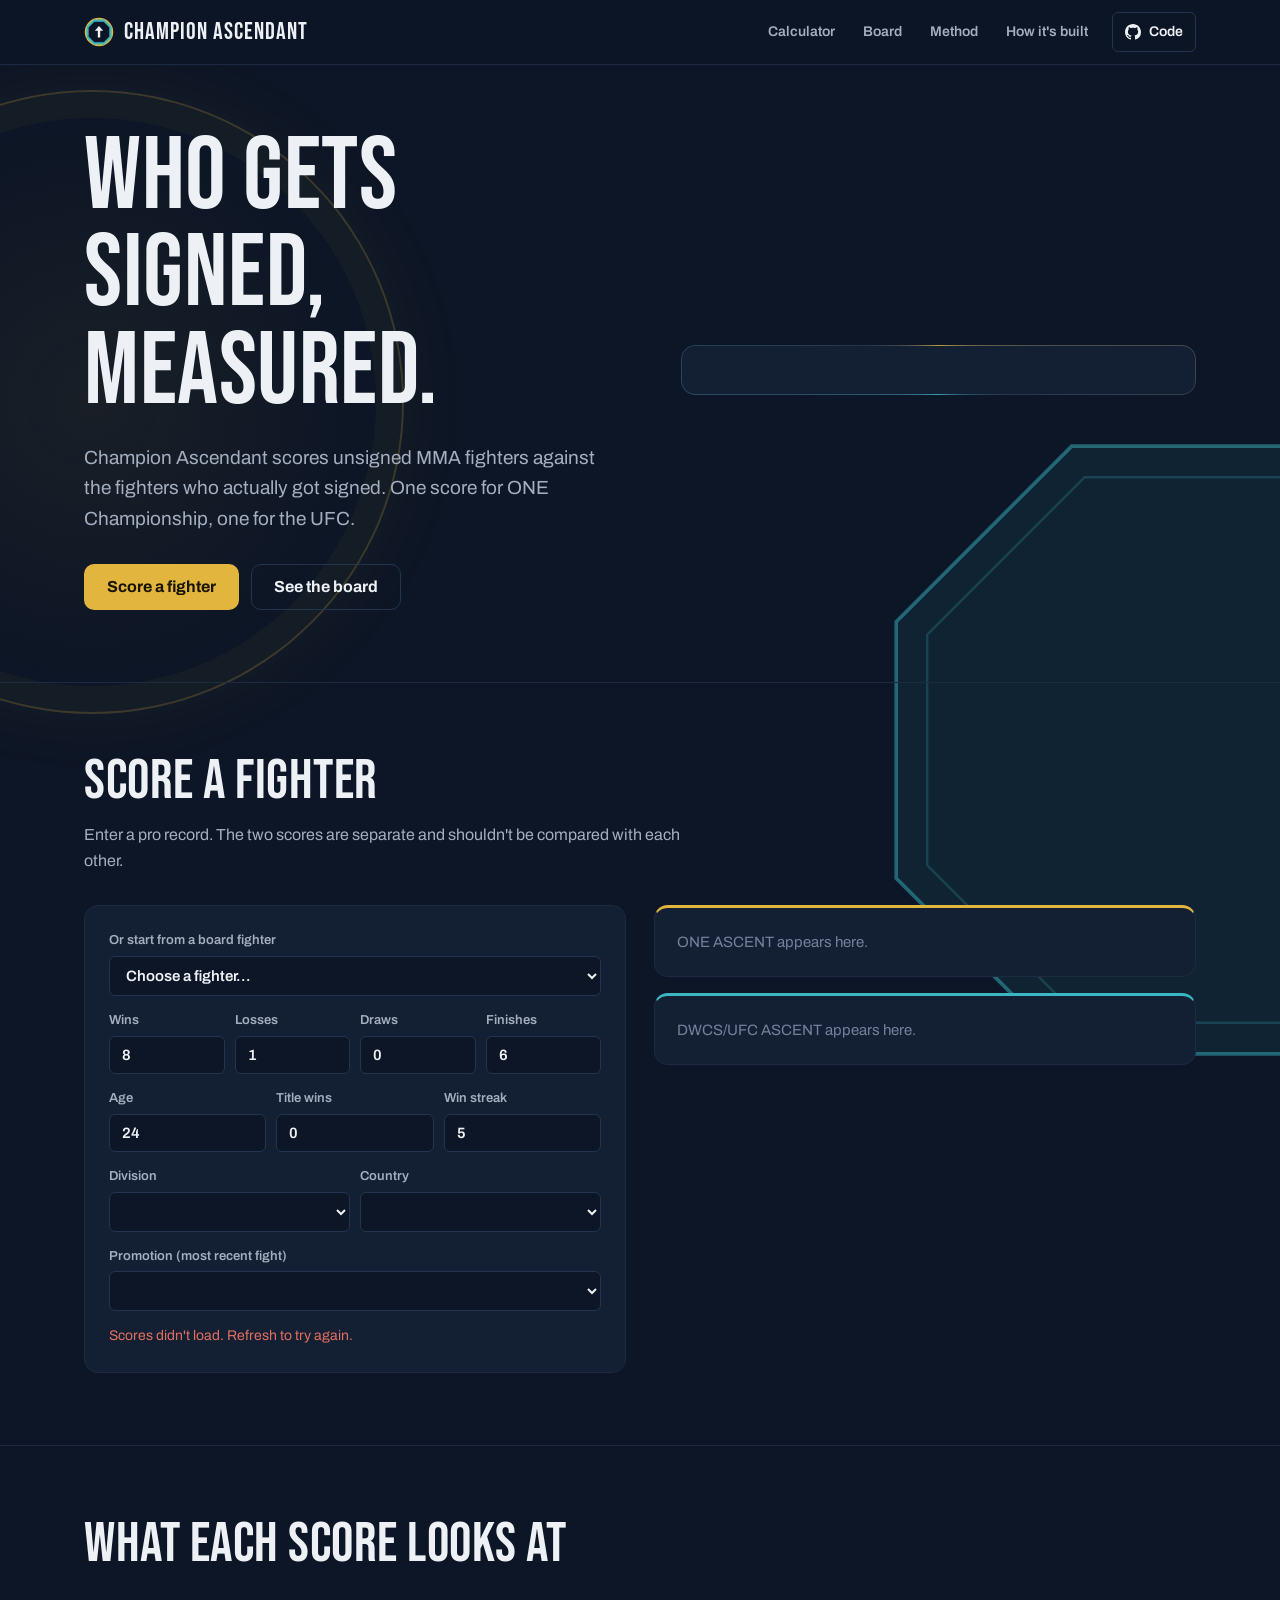
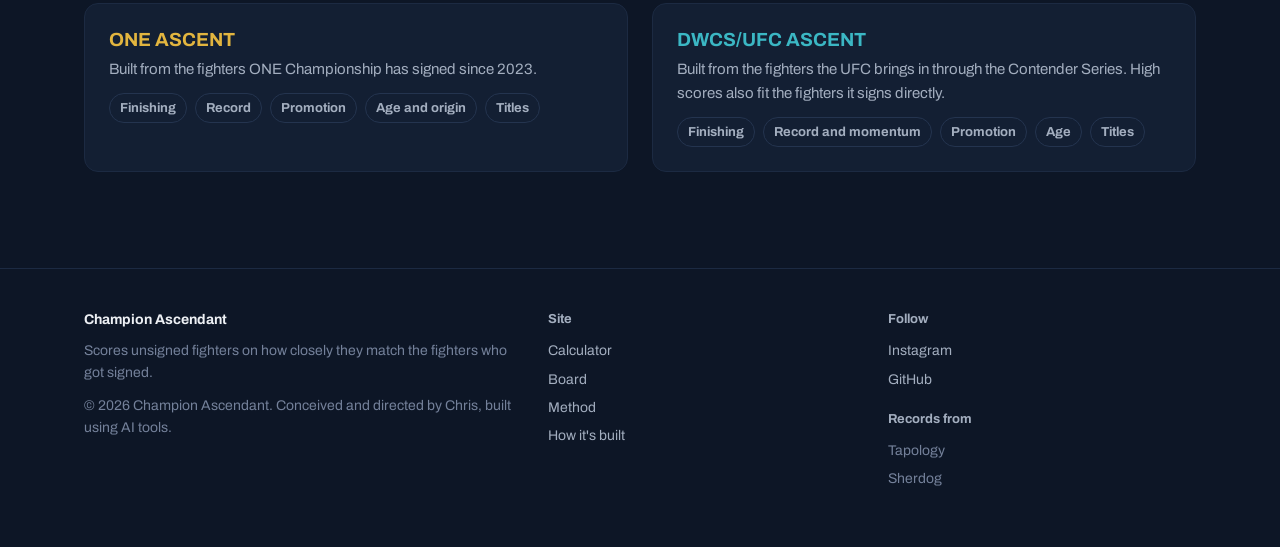
==== templates/index.html @ 73748f7a "Remove hover effect from calculator result cards Co-Authored-By: Claude Opus 5.5 <noreply@anthropic." ====
<!doctype html>
<html lang="en">
<head>
  <meta charset="utf-8"/>
  <meta name="viewport" content="width=device-width,initial-scale=1"/>
  <title>Champion Ascendant — scores for unsigned MMA fighters</title>
  <meta name="description" content="Champion Ascendant scores unsigned MMA fighters against the fighters who actually got signed: one score for ONE Championship, one for the UFC."/>
  <meta property="og:type" content="website"/>
  <meta property="og:site_name" content="Champion Ascendant"/>
  <meta property="og:title" content="Champion Ascendant — scores for unsigned MMA fighters"/>
  <meta property="og:description" content="Champion Ascendant scores unsigned MMA fighters against the fighters who actually got signed: one score for ONE Championship, one for the UFC."/>
  <meta property="og:url" content="https://championascendant.com/"/>
  <meta property="og:image" content="https://championascendant.com/og-card.png"/>
  <meta name="twitter:card" content="summary_large_image"/>
  <meta name="twitter:image" content="https://championascendant.com/og-card.png"/>
  <meta name="theme-color" content="#0D1626"/>
  <link rel="icon" href="/static/favicon.svg" type="image/svg+xml"/>
  <link rel="preconnect" href="https://fonts.googleapis.com"/>
  <link rel="preconnect" href="https://fonts.gstatic.com" crossorigin/>
  <link href="https://fonts.googleapis.com/css2?family=Archivo:wdth,wght@75..100,400..800&family=Bebas+Neue&family=JetBrains+Mono:wght@500&display=swap" rel="stylesheet"/>
  <link rel="stylesheet" href="/static/site.css"/>
  <style>
    .hero { padding: 64px 0 72px; border-bottom: 1px solid var(--line-soft); }
    .hero .wrap { display: grid; grid-template-columns: 1.05fr 1fr; gap: 56px; align-items: center; }
    .hero h1 { margin-bottom: 22px; }
    .hero .lede { margin-bottom: 30px; }
    .tape { background: var(--panel); border: 1px solid var(--line); border-radius: var(--r-lg); padding: 26px 26px 22px; }
    .tape-head { display: flex; justify-content: space-between; align-items: flex-start; gap: 16px; padding-bottom: 18px; margin-bottom: 20px; border-bottom: 1px solid var(--line-soft); }
    .tape-name { font-family: var(--font-display); font-size: 40px; line-height: 0.95; }
    .tape-meta { font-size: 14px; color: var(--muted); margin-top: 6px; }
    .tape-record { font-family: var(--font-display); font-size: 40px; line-height: 0.95; text-align: right; }
    .tape .anatomy + .anatomy { margin-top: 18px; }
    .tape-foot { margin-top: 18px; padding-top: 14px; border-top: 1px solid var(--line-soft); font-size: 14px; }

    .calc { display: grid; grid-template-columns: 1fr 1fr; gap: 28px; align-items: start; }
    .form { background: var(--panel); border: 1px solid var(--line-soft); border-radius: var(--r-lg); padding: 24px; display: grid; gap: 14px; }
    .row { display: grid; grid-template-columns: repeat(4, 1fr); gap: 10px; }
    .row.three { grid-template-columns: repeat(3, 1fr); }
    .row.two { grid-template-columns: 1fr 1fr; }
    .field label { display: block; font-size: 13px; color: var(--muted); margin-bottom: 5px; font-weight: 600; }
    .field input, .field select {
      width: 100%; padding: 10px 12px; font: 600 15px var(--font-body); color: var(--text);
      background: var(--bg); border: 1px solid var(--line); border-radius: var(--r-sm);
    }
    .field input:focus, .field select:focus { outline: none; border-color: var(--focus); box-shadow: 0 0 0 3px rgba(244,214,122,0.18); }
    .form-msg { font-size: 14px; color: var(--neg); min-height: 1.3em; }
    .results { display: grid; gap: 16px; }
    .result { background: var(--panel); border: 1px solid var(--line-soft); border-radius: var(--r-lg); padding: 22px; }
    .result.one { border-top: 3px solid var(--one); }
    .result.ufc { border-top: 3px solid var(--dwcs); }
    .result .empty { color: var(--dim); font-size: 15px; }

    .factors { display: grid; grid-template-columns: 1fr 1fr; gap: 24px; }
    .factors .panel h3 { margin-bottom: 4px; }
    .factors .panel h3.one { color: var(--one); }
    .factors .panel h3.ufc { color: var(--dwcs); }
    .factors ul { list-style: none; margin-top: 12px; display: flex; flex-wrap: wrap; gap: 8px; }

    @media (max-width: 960px) { .hero .wrap, .calc, .factors { grid-template-columns: 1fr; } }
    @media (max-width: 520px) {
      .row, .row.three { grid-template-columns: 1fr 1fr; }
      .row.two { grid-template-columns: 1fr; }
      .tape { padding: 20px 18px; }
      .tape-name, .tape-record { font-size: 32px; }
    }
  </style>
</head>
<body>
<a class="skip" href="#main">Skip to content</a>
<header class="site-head">
  <div class="wrap">
    <a class="brand" href="/" aria-label="Champion Ascendant home">
      <svg class="brand-mark" viewBox="0 0 100 100" aria-hidden="true"><circle cx="50" cy="50" r="44" fill="none" stroke="#E2B53F" stroke-width="7"/><path d="M33.4 12h33.2L88 33.4v33.2L66.6 88H33.4L12 66.6V33.4z" fill="none" stroke="#3BB7C4" stroke-width="7"/><path d="M50 30l14 16H54v22h-8V46H36z" fill="#EDF0F4"/></svg>
      <span class="brand-name">Champion Ascendant</span>
    </a>
    <nav class="nav" aria-label="Main">
      <a href="/#calculator">Calculator</a>
      <a href="/both">Board</a>
      <a href="/methodology">Method</a>
      <a href="/build">How it's built</a>
      <a class="gh" href="https://github.com/Dethrone1/champion-ascendant-demo"><svg viewBox="0 0 16 16" aria-hidden="true" fill="currentColor"><path d="M8 0C3.58 0 0 3.58 0 8c0 3.54 2.29 6.53 5.47 7.59.4.07.55-.17.55-.38 0-.19-.01-.82-.01-1.49-2.01.37-2.53-.49-2.69-.94-.09-.23-.48-.94-.82-1.13-.28-.15-.68-.52-.01-.53.63-.01 1.08.58 1.23.82.72 1.21 1.87.87 2.33.66.07-.52.28-.87.51-1.07-1.78-.2-3.64-.89-3.64-3.95 0-.87.31-1.59.82-2.15-.08-.2-.36-1.02.08-2.12 0 0 .67-.21 2.2.82.64-.18 1.32-.27 2-.27.68 0 1.36.09 2 .27 1.53-1.04 2.2-.82 2.2-.82.44 1.1.16 1.92.08 2.12.51.56.82 1.27.82 2.15 0 3.07-1.87 3.75-3.65 3.95.29.25.54.73.54 1.48 0 1.07-.01 1.93-.01 2.2 0 .21.15.46.55.38A8.013 8.013 0 0016 8c0-4.42-3.58-8-8-8z"/></svg>Code</a>
    </nav>
  </div>
</header>

<main id="main">
<section class="hero">
  <div class="wrap">
    <div>
      <h1 class="display">Who gets signed, measured.</h1>
      <p class="lede">Champion Ascendant scores unsigned MMA fighters against the fighters who actually got signed.
        One score for ONE Championship, one for the UFC.</p>
      <div class="btn-row">
        <a class="btn btn-primary" href="#calculator">Score a fighter</a>
        <a class="btn btn-ghost" href="/both">See the board</a>
      </div>
    </div>
    <article class="tape" id="featured" aria-live="polite">
      <noscript><p class="muted">Turn on JavaScript to see scores, or open the <a href="/both">board</a>.</p></noscript>
    </article>
  </div>
</section>

<section class="block" id="calculator">
  <div class="wrap">
    <div class="block-intro">
      <h2 class="display">Score a fighter</h2>
      <p>Enter a pro record. The two scores are separate and shouldn't be compared with each other.</p>
    </div>
    <div class="calc">
      <form class="form" id="calc-form" novalidate>
        <div class="field">
          <label for="preset">Or start from a board fighter</label>
          <select id="preset"><option value="">Choose a fighter…</option></select>
        </div>
        <div class="row">
          <div class="field"><label for="wins">Wins</label><input id="wins" type="number" inputmode="numeric" min="1" max="99" value="8"/></div>
          <div class="field"><label for="losses">Losses</label><input id="losses" type="number" inputmode="numeric" min="0" max="99" value="1"/></div>
          <div class="field"><label for="draws">Draws</label><input id="draws" type="number" inputmode="numeric" min="0" max="99" value="0"/></div>
          <div class="field"><label for="finishes">Finishes</label><input id="finishes" type="number" inputmode="numeric" min="0" max="99" value="6" title="Wins by KO, TKO or submission"/></div>
        </div>
        <div class="row three">
          <div class="field"><label for="age">Age</label><input id="age" type="number" inputmode="numeric" min="16" max="50" value="24"/></div>
          <div class="field"><label for="title_wins">Title wins</label><input id="title_wins" type="number" inputmode="numeric" min="0" max="30" value="0"/></div>
          <div class="field"><label for="win_streak">Win streak</label><input id="win_streak" type="number" inputmode="numeric" min="0" max="99" value="5"/></div>
        </div>
        <div class="row two">
          <div class="field"><label for="division">Division</label><select id="division"></select></div>
          <div class="field"><label for="country">Country</label><select id="country"></select></div>
        </div>
        <div class="field"><label for="promotion">Promotion (most recent fight)</label><select id="promotion"></select></div>
        <p class="form-msg" id="form-msg" role="alert"></p>
      </form>
      <div class="results" aria-live="polite">
        <div class="result one" id="res-one"><p class="empty">ONE ASCENT appears here.</p></div>
        <div class="result ufc" id="res-ufc"><p class="empty">DWCS/UFC ASCENT appears here.</p></div>
      </div>
    </div>
  </div>
</section>

<section class="block">
  <div class="wrap">
    <div class="block-intro"><h2 class="display">What each score looks at</h2></div>
    <div class="factors">
      <div class="panel">
        <h3 class="one">ONE ASCENT</h3>
        <p>Built from the fighters ONE Championship has signed since 2023.</p>
        <ul><li class="tag">Finishing</li><li class="tag">Record</li><li class="tag">Promotion</li><li class="tag">Age and origin</li><li class="tag">Titles</li></ul>
      </div>
      <div class="panel">
        <h3 class="ufc">DWCS/UFC ASCENT</h3>
        <p>Built from the fighters the UFC brings in through the Contender Series. High scores also fit the fighters it signs directly.</p>
        <ul><li class="tag">Finishing</li><li class="tag">Record and momentum</li><li class="tag">Promotion</li><li class="tag">Age</li><li class="tag">Titles</li></ul>
      </div>
    </div>
  </div>
</section>
</main>

<footer class="site-foot">
  <div class="wrap">
    <div>
      <p style="color:var(--muted);margin-bottom:8px"><strong>Champion Ascendant</strong></p>
      <p>Scores unsigned fighters on how closely they match the fighters who got signed.</p>
      <p style="margin-top:10px">&copy; <span data-year>2026</span> Champion Ascendant. Conceived and directed by Chris, built using AI tools.</p>
    </div>
    <div>
      <h4>Site</h4>
      <ul><li><a href="/#calculator">Calculator</a></li><li><a href="/both">Board</a></li><li><a href="/methodology">Method</a></li><li><a href="/build">How it's built</a></li></ul>
    </div>
    <div>
      <h4>Follow</h4>
      <ul><li><a href="https://www.instagram.com/championascendant" rel="noopener">Instagram</a></li><li><a href="https://github.com/Dethrone1/champion-ascendant-demo" rel="noopener">GitHub</a></li></ul>
      <h4 style="margin-top:18px">Records from</h4>
      <ul><li>Tapology</li><li>Sherdog</li></ul>
    </div>
  </div>
</footer>

<script src="/static/site.js"></script>
<script>
(function () {
  'use strict';
  var $ = function (id) { return document.getElementById(id); };
  var FIELDS = ['wins', 'losses', 'draws', 'finishes', 'age', 'title_wins', 'win_streak', 'division', 'country', 'promotion'];
  var timer, seq = 0, fighters = [], scored = false;
  function opt(v, label, sel) { return '<option value="' + CA.esc(v) + '"' + (sel ? ' selected' : '') + '>' + CA.esc(label) + '</option>'; }

  function score() {
    var body = {}; FIELDS.forEach(function (k) { body[k] = $(k).value; });
    var mine = ++seq;
    CA.api('/api/score', body).then(function (r) {
      if (mine !== seq) return;
      $('form-msg').textContent = '';
      var first = !scored; scored = true;
      $('res-one').innerHTML = CA.anatomy(r.one, 'one', { count: first });
      $('res-ufc').innerHTML = r.ufc ? CA.anatomy(r.ufc, 'ufc', { count: first }) : '<p class="empty">DWCS/UFC ASCENT needs an age.</p>';
      if (first) CA.countUp($('calculator'));
    }).catch(function (e) { if (mine === seq) $('form-msg').textContent = e.message; });
  }
  function later() { clearTimeout(timer); timer = setTimeout(score, 200); }
  $('calc-form').addEventListener('input', later);
  $('calc-form').addEventListener('submit', function (e) { e.preventDefault(); score(); });

  function load(c) { FIELDS.forEach(function (k) { $(k).value = c[k] == null ? '' : c[k]; }); score(); }

  Promise.all([CA.api('/api/options'), CA.api('/api/board')]).then(function (res) {
    var o = res[0], board = res[1];
    $('division').innerHTML = o.divisions.map(function (d) { return opt(d.value, d.label, d.value === 'Lightweight'); }).join('');
    $('country').innerHTML = o.countries.map(function (c) { return opt(c, c, c === 'Brazil'); }).join('') + opt('', 'Other or unknown');
    $('promotion').innerHTML = o.promotions.map(function (p) { return opt(p.id, p.name, p.id === 'lfa'); }).join('');
    fighters = board.fighters;
    $('preset').innerHTML += fighters.map(function (f, i) { return opt(i, f.name + ' (' + f.record + ')'); }).join('');
    $('preset').addEventListener('change', function () { if (this.value !== '') load(fighters[+this.value].calculator); });

    var wanted = new URLSearchParams(location.search).get('fighter'), loaded = false;
    fighters.forEach(function (f, i) { if (f.name === wanted) { $('preset').value = i; load(f.calculator); loaded = true; } });
    if (!loaded) score();

    var f = fighters.filter(function (x) { return x.name === 'Kevin Navarro'; })[0] || fighters[0];
    $('featured').innerHTML = '<div class="tape-head"><div><div class="tape-name">' + CA.esc(f.name) + '</div>'
      + '<div class="tape-meta">' + CA.esc(f.divisionLabel) + ', ' + CA.esc(f.country) + ', age ' + CA.esc(f.age) + '</div></div>'
      + '<div class="tape-record">' + CA.esc(f.record) + '</div></div>'
      + CA.anatomy(f.one, 'one', { legend: false, animate: true, count: true }) + CA.anatomy(f.ufc, 'ufc', { legend: false, animate: true, count: true })
      + '<div class="tape-foot"><a href="/both#' + f.name.toLowerCase().replace(/[^a-z0-9]+/g, '-') + '">See why he scores this way</a></div>';
    CA.countUp($('featured'));
  }).catch(function () {
    $('form-msg').textContent = 'Scores didn\'t load. Refresh to try again.';
  });
})();
</script>
</body>
</html>
---- static/site.css ----
/* Champion Ascendant — shared styles for every page.
   ONE ASCENT is always gold, DWCS ASCENT is always teal. The two never share a colour,
   a column or a bar, so they can't be read as one number. */

:root {
  --bg: #0D1626;
  --panel: #131F33;
  --panel-2: #18263D;
  --line: #24344F;
  --line-soft: #1C2A42;
  --text: #EDF0F4;
  --muted: #A3AEBF;
  --dim: #74819A;
  --one: #E2B53F;
  --one-ink: #1A1404;
  --dwcs: #3BB7C4;
  --dwcs-ink: #04191C;
  --pos: #62C48F;
  --neg: #E3705F;
  --focus: #F4D67A;

  --font-display: 'Bebas Neue', 'Archivo Narrow', sans-serif;
  --font-body: 'Archivo', system-ui, -apple-system, 'Segoe UI', sans-serif;
  --font-code: 'JetBrains Mono', ui-monospace, monospace;

  --r-lg: 14px;
  --r: 10px;
  --r-sm: 6px;
  --max: 1160px;
  --gutter: 24px;
}

* { box-sizing: border-box; margin: 0; padding: 0; }
html { scroll-behavior: smooth; -webkit-text-size-adjust: 100%; }
html { background: var(--bg); }
body {
  font-family: var(--font-body);
  font-size: 16px;
  line-height: 1.6;
  background: transparent;
  color: var(--text);
  -webkit-font-smoothing: antialiased;
  font-variant-numeric: tabular-nums;
  overflow-x: hidden;
}
img, svg { display: block; max-width: 100%; }
a { color: var(--one); text-underline-offset: 3px; }
a:hover { text-decoration-thickness: 2px; }
:focus-visible { outline: 2px solid var(--focus); outline-offset: 3px; border-radius: 4px; }
strong { font-weight: 700; color: var(--text); }
p { max-width: 68ch; }

.wrap { max-width: var(--max); margin: 0 auto; padding: 0 var(--gutter); }
.skip { position: absolute; left: -999px; top: 8px; background: var(--one); color: var(--one-ink); padding: 8px 14px; border-radius: var(--r-sm); z-index: 100; }
.skip:focus { left: 8px; }

/* ---------- header ---------- */
.site-head {
  position: sticky; top: 0; z-index: 50;
  background: rgba(13, 22, 38, 0.94);
  backdrop-filter: blur(12px);
  border-bottom: 1px solid var(--line-soft);
}
.site-head .wrap { display: flex; align-items: center; gap: 28px; height: 64px; }
.brand { display: flex; align-items: center; gap: 10px; color: var(--text); text-decoration: none; flex-shrink: 0; }
.brand-mark { width: 30px; height: 30px; }
.brand-name { font-family: var(--font-display); font-size: 24px; letter-spacing: 1px; line-height: 1; }
.nav { display: flex; align-items: center; gap: 4px; margin-left: auto; }
.nav a {
  color: var(--muted); text-decoration: none; font-size: 14px; font-weight: 600;
  padding: 8px 12px; border-radius: var(--r-sm); white-space: nowrap;
}
.nav a:hover { color: var(--text); background: var(--panel); }
.nav a[aria-current="page"] { color: var(--text); background: var(--panel-2); }
.nav .gh {
  display: inline-flex; align-items: center; gap: 8px; margin-left: 8px;
  border: 1px solid var(--line); color: var(--text);
}
.nav .gh svg { width: 16px; height: 16px; }

@media (max-width: 860px) {
  .site-head .wrap { height: auto; flex-wrap: wrap; gap: 0; padding-top: 10px; }
  .nav {
    width: calc(100% + 2 * var(--gutter)); margin: 6px calc(-1 * var(--gutter)) 0;
    padding: 0 var(--gutter) 8px; overflow-x: auto; scrollbar-width: none;
  }
  .nav::-webkit-scrollbar { display: none; }
  .nav a { padding: 10px 12px; }
}

/* ---------- type ---------- */
.display {
  font-family: var(--font-display); font-weight: 400; letter-spacing: 0.5px;
  line-height: 0.95; text-transform: none;
}
h1.display { font-size: clamp(52px, 8vw, 104px); }
h2.display { font-size: clamp(36px, 4.6vw, 56px); margin-bottom: 14px; }
h3 { font-size: 19px; font-weight: 700; line-height: 1.3; margin-bottom: 8px; }
.lede { font-size: 19px; line-height: 1.6; color: var(--muted); max-width: 60ch; }
.muted { color: var(--muted); }
.small { font-size: 14px; }
.tiny { font-size: 12.5px; color: var(--dim); }

/* ---------- layout blocks ---------- */
.page-head { padding: 72px 0 40px; border-bottom: 1px solid var(--line-soft); }
.page-head .lede { margin-top: 18px; }
.page-head .meta { display: flex; flex-wrap: wrap; gap: 8px; margin-top: 22px; }
section.block { padding: 72px 0; border-bottom: 1px solid var(--line-soft); }
section.block:last-of-type { border-bottom: 0; }
.block-intro { margin-bottom: 32px; }
.block-intro p { color: var(--muted); }
.grid-2 { display: grid; grid-template-columns: 1fr 1fr; gap: 24px; }
.grid-3 { display: grid; grid-template-columns: repeat(3, 1fr); gap: 20px; }
.grid-2 > *, .grid-3 > * { min-width: 0; }
@media (max-width: 860px) { .grid-2, .grid-3 { grid-template-columns: 1fr; } }

.panel { background: var(--panel); border: 1px solid var(--line-soft); border-radius: var(--r-lg); padding: 24px; }
.panel h3 { margin-bottom: 6px; }
.panel p { color: var(--muted); font-size: 15px; }

/* ---------- system tags & buttons ---------- */
.tag {
  display: inline-flex; align-items: center; gap: 6px; font-size: 13px; font-weight: 700;
  padding: 4px 10px; border-radius: 999px; border: 1px solid var(--line); color: var(--muted);
  white-space: nowrap;
}
.tag.one { color: var(--one); border-color: rgba(226, 181, 63, 0.4); }
.tag.dwcs { color: var(--dwcs); border-color: rgba(59, 183, 196, 0.4); }
.tag .dot { width: 8px; height: 8px; border-radius: 50%; background: currentColor; }

.btn {
  display: inline-flex; align-items: center; justify-content: center; gap: 8px;
  font: 700 16px/1 var(--font-body); padding: 14px 22px; border-radius: var(--r);
  text-decoration: none; cursor: pointer; border: 1px solid transparent;
}
.btn-primary { background: var(--one); color: var(--one-ink); }
.btn-primary:hover { background: #EDC459; }
.btn-ghost { border-color: var(--line); color: var(--text); background: transparent; }
.btn-ghost:hover { background: var(--panel); }
.btn-row { display: flex; flex-wrap: wrap; gap: 12px; }

/* ---------- score anatomy bar (the one visual every page shares) ---------- */
.anatomy { display: grid; gap: 8px; }
.anatomy-top { display: flex; align-items: baseline; justify-content: space-between; gap: 12px; }
.anatomy-name { font-size: 13px; font-weight: 700; letter-spacing: 0.2px; }
.anatomy-name .v { color: var(--dim); font-weight: 500; }
.anatomy-score { font-family: var(--font-display); font-size: 40px; line-height: 0.9; }
.anatomy.one .anatomy-score, .anatomy.one .anatomy-name { color: var(--one); }
.anatomy.ufc .anatomy-score, .anatomy.ufc .anatomy-name { color: var(--dwcs); }
.bar {
  position: relative; height: 16px; border-radius: 4px; background: var(--panel-2);
  overflow: hidden; display: flex;
}
.bar .seg { height: 100%; border-right: 1px solid var(--bg); transform-origin: left; }
.bar .seg:last-child { border-right: 0; }
.bar .neg {
  position: absolute; top: 0; bottom: 0;
  background: repeating-linear-gradient(135deg, var(--neg) 0 3px, transparent 3px 6px);
  opacity: 0.9;
}
.bar .mark { position: absolute; top: -3px; bottom: -3px; width: 2px; background: var(--text); opacity: 0.35; }
.legend { display: flex; flex-wrap: wrap; gap: 4px 16px; margin-top: 2px; list-style: none; }
.legend li { font-size: 13px; color: var(--muted); display: inline-flex; align-items: center; gap: 6px; }
.legend .swatch { width: 10px; height: 10px; border-radius: 2px; display: inline-block; }
.legend .swatch.hatch { background: repeating-linear-gradient(135deg, var(--neg) 0 2px, transparent 2px 4px); }
@media (prefers-reduced-motion: no-preference) {
  .anatomy.animate .seg { animation: grow 0.9s cubic-bezier(.2, .7, .2, 1) both; }
  @keyframes grow { from { transform: scaleX(0); } to { transform: scaleX(1); } }
}

/* ---------- tables ---------- */
.table-wrap { overflow-x: auto; border: 1px solid var(--line-soft); border-radius: var(--r-lg); }
table.data { width: 100%; border-collapse: collapse; font-size: 15px; }
table.data th {
  text-align: left; font-size: 13px; font-weight: 700; color: var(--muted);
  padding: 12px 16px; background: var(--panel); border-bottom: 1px solid var(--line);
}
table.data td { padding: 14px 16px; border-bottom: 1px solid var(--line-soft); vertical-align: top; }
table.data tr:last-child td { border-bottom: 0; }
table.data td.num, table.data th.num { text-align: right; white-space: nowrap; }
table.data td .sub { display: block; font-size: 13px; color: var(--dim); }

/* ---------- code ---------- */
pre.code {
  font-family: var(--font-code); font-size: 13.5px; line-height: 1.7;
  background: #0A1220; border: 1px solid var(--line-soft); border-radius: var(--r);
  padding: 18px 20px; overflow-x: auto; color: #D6DCE5; margin: 14px 0 20px;
}
pre.code .c { color: var(--dim); }
pre.code .k { color: var(--one); }
pre.code .t { color: var(--dwcs); }
code { font-family: var(--font-code); font-size: 0.9em; background: var(--panel-2); padding: 1px 6px; border-radius: 4px; }

/* ---------- callouts ---------- */
.callout { border-left: 3px solid var(--one); padding: 14px 18px; background: var(--panel); border-radius: 0 var(--r) var(--r) 0; color: var(--muted); font-size: 15px; margin: 18px 0; }
.callout.dwcs { border-left-color: var(--dwcs); }
.callout.warn { border-left-color: var(--neg); }
.callout strong { color: var(--text); }

/* ---------- footer ---------- */
.site-foot { border-top: 1px solid var(--line-soft); padding: 40px 0 56px; margin-top: 24px; font-size: 14px; color: var(--dim); }
.site-foot .wrap { display: grid; grid-template-columns: 1.4fr 1fr 1fr; gap: 32px; }
.site-foot h4 { font-size: 13px; color: var(--muted); margin-bottom: 10px; font-weight: 700; }
.site-foot ul { list-style: none; display: grid; gap: 6px; }
.site-foot a { color: var(--muted); text-decoration: none; }
.site-foot a:hover { color: var(--text); text-decoration: underline; }
@media (max-width: 760px) { .site-foot .wrap { grid-template-columns: 1fr; } }

/* ---------- background cages: ONE's circle and the UFC's octagon ---------- */
body::before, body::after {
  content: ""; position: fixed; z-index: -1; pointer-events: none;
  width: 620px; height: 620px;
  animation: cage-pulse 5s ease-in-out infinite;
}
body::before { /* ONE Championship's circular cage */
  left: -220px; top: 90px; border-radius: 50%;
  border: 2px solid rgba(226, 181, 63, 0.22);
  box-shadow: inset 0 0 0 26px rgba(226, 181, 63, 0.035), 0 0 80px rgba(226, 181, 63, 0.05);
  background: radial-gradient(circle, rgba(226, 181, 63, 0.06), transparent 65%);
}
body::after { /* the UFC's octagon */
  right: -230px; bottom: -160px; animation-delay: -2.5s;
  background: url("data:image/svg+xml,%3Csvg xmlns='http://www.w3.org/2000/svg' viewBox='0 0 100 100'%3E%3Cpath d='M29.3 1h41.4L99 29.3v41.4L70.7 99H29.3L1 70.7V29.3z' fill='rgba(59,183,196,0.08)' stroke='rgba(59,183,196,0.48)' stroke-width='0.6'/%3E%3Cpath d='M31.4 6h37.2L94 31.4v37.2L68.6 94H31.4L6 68.6V31.4z' fill='none' stroke='rgba(59,183,196,0.22)' stroke-width='0.4'/%3E%3C/svg%3E") center / contain no-repeat;
}
@keyframes cage-pulse {
  0%, 100% { opacity: 0.55; transform: scale(1); }
  50% { opacity: 1; transform: scale(1.035); }
}
@media (max-width: 760px) {
  body::before, body::after { width: 380px; height: 380px; }
  body::before { left: -190px; top: 120px; }
  body::after { right: -190px; bottom: -120px; }
}
@media (prefers-reduced-motion: reduce) { body::before, body::after { animation: none; opacity: 0.8; } }

/* ---------- headline shine: one sweep on load ---------- */
h1.display {
  background: linear-gradient(100deg, var(--text) 0 42%, #F4D67A 50%, var(--text) 58% 100%) 0 0 / 250% 100% no-repeat;
  -webkit-background-clip: text; background-clip: text; color: transparent;
  background-position: 100% 0;
}
@media (prefers-reduced-motion: no-preference) {
  h1.display { animation: shine 1.8s 0.3s ease-out both; }
  @keyframes shine { from { background-position: 100% 0; } to { background-position: 0 0; } }
}
@media (forced-colors: active) { h1.display { color: CanvasText; background: none; } }

/* ---------- board rows: glow on hover ---------- */
.fighter > summary { transition: background 0.2s, box-shadow 0.2s; }
.fighter > summary:hover {
  box-shadow: inset 3px 0 0 var(--one), inset 0 0 40px rgba(226, 181, 63, 0.06), inset -3px 0 0 var(--dwcs);
}

/* ---------- holographic card hover: diagonal shimmer slides down, card lifts and glows ---------- */
.holo { position: relative; overflow: hidden; isolation: isolate; --glow: 59, 183, 196;
  transition: transform 0.4s ease, box-shadow 0.4s ease; }
.holo.one, .btn.holo { --glow: 226, 181, 63; }
.holo::after {
  content: ""; position: absolute; top: -50%; left: -50%; width: 200%; height: 200%; z-index: 2;
  pointer-events: none; opacity: 0;
  background: linear-gradient(0deg, transparent, transparent 30%, rgba(var(--glow), 0.3));
  transform: rotate(-45deg); transition: transform 0.5s ease, opacity 0.5s ease;
}
.holo:hover { transform: scale(1.03); box-shadow: 0 0 20px rgba(var(--glow), 0.5); }
.holo:hover::after { opacity: 1; transform: rotate(-45deg) translateY(100%); }
@media (prefers-reduced-motion: reduce) { .holo:hover { transform: none; } .holo::after { transition: opacity 0.3s; } }

/* ---------- link underlines that draw in ---------- */
.site-foot a, .tape-foot a, .facts a {
  text-decoration: none;
  background: linear-gradient(currentColor, currentColor) 0 100% / 0 1px no-repeat;
  transition: background-size 0.3s ease, color 0.2s;
  padding-bottom: 2px;
}
.site-foot a:hover, .facts a:hover { background-size: 100% 1px; text-decoration: none; color: var(--text); }
.tape-foot a:hover { background-size: 100% 1px; text-decoration: none; }
.nav a:not(.gh) { position: relative; }
.nav a:not(.gh)::after {
  content: ""; position: absolute; left: 12px; right: 12px; bottom: 4px; height: 2px; border-radius: 2px;
  background: var(--one); transform: scaleX(0); transition: transform 0.3s ease;
}
.nav a:not(.gh):hover::after, .nav a[aria-current="page"]::after { transform: scaleX(1); }

/* ---------- buttons: light sweep on hover, press feedback ---------- */
.btn { position: relative; overflow: hidden; transition: transform 0.15s ease, background 0.2s, box-shadow 0.2s; }
.btn-primary::before {
  content: ""; position: absolute; top: 0; bottom: 0; left: -60%; width: 40%;
  background: linear-gradient(100deg, transparent, rgba(255,255,255,0.45), transparent); transform: skewX(-20deg);
  transition: left 0.6s ease;
}
.btn-primary:hover::before { left: 120%; }
.btn:active { transform: translateY(1px) scale(0.98); }

/* ---------- featured card: slow gold-to-teal border ---------- */
.tape { position: relative; }
.tape::before {
  content: ""; position: absolute; inset: -1px; border-radius: inherit; padding: 1px; pointer-events: none;
  background: conic-gradient(from var(--angle, 0deg), var(--one), transparent 30%, var(--dwcs) 50%, transparent 80%, var(--one));
  -webkit-mask: linear-gradient(#000 0 0) content-box, linear-gradient(#000 0 0);
  -webkit-mask-composite: xor; mask-composite: exclude; opacity: 0.8;
}
@property --angle { syntax: "<angle>"; initial-value: 0deg; inherits: false; }
@media (prefers-reduced-motion: no-preference) {
  .tape::before { animation: spin-border 8s linear infinite; }
  @keyframes spin-border { to { --angle: 360deg; } }
}

/* ---------- small touches ---------- */
::selection { background: rgba(226, 181, 63, 0.35); color: var(--text); }
html { scrollbar-color: var(--line) var(--bg); scrollbar-width: thin; }
.field input, .field select { transition: border-color 0.2s, box-shadow 0.2s; }
.chip { transition: color 0.2s, background 0.2s, border-color 0.2s; }

/* ---------- touch screens: no hover-only effects that would stick after a tap ---------- */
@media (hover: none) {
  .holo::after { display: none; }
  .holo:hover { transform: none; box-shadow: none; }
  .btn-primary::before { display: none; }
  .fighter > summary:hover { box-shadow: none; }
}

/* ---------- comfortable tap targets on phones and tablets ---------- */
@media (max-width: 960px), (hover: none) {
  .site-foot ul { gap: 0; }
  .site-foot li a, .tape-foot a, .facts a { display: inline-block; padding: 11px 0; background-position: 0 calc(100% - 9px); }
  .brand { padding: 7px 0; }
}
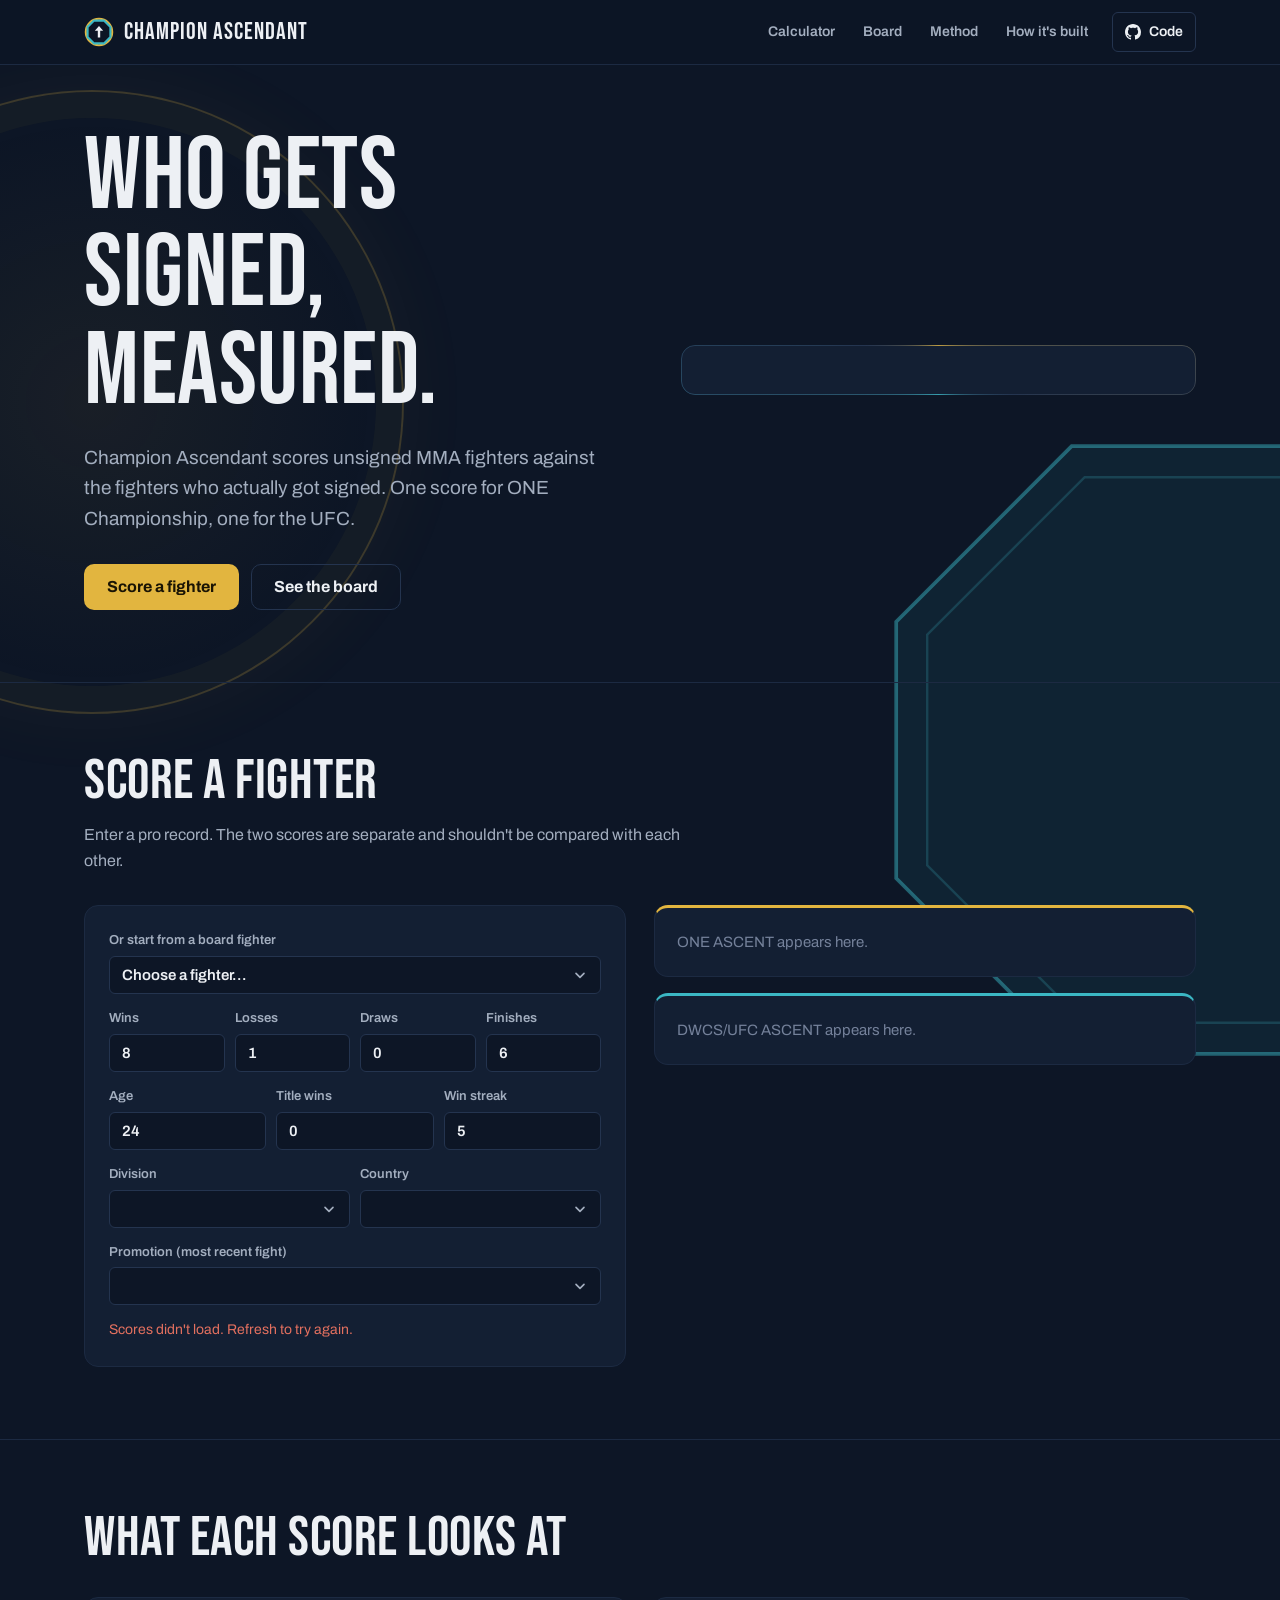
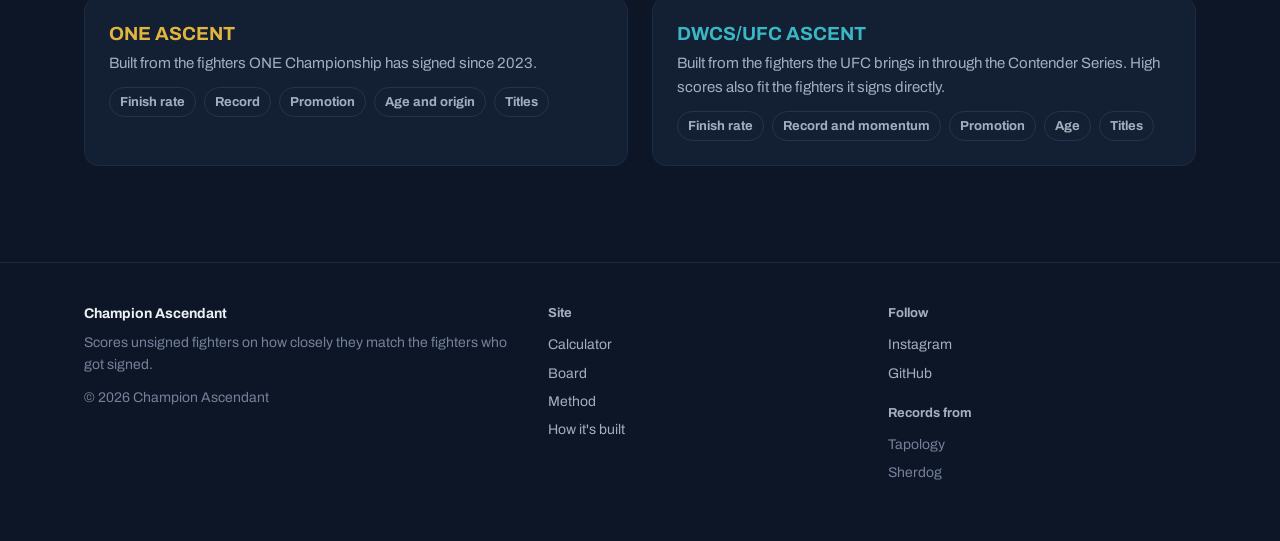
==== commit 9fc6089f: "Mobile fixes: visible select arrows, centered nav, compact footer, cleaner board rows Co-Authored-By" ====
--- a/templates/index.html
+++ b/templates/index.html
@@ -40,7 +40,7 @@
     .field label { display: block; font-size: 13px; color: var(--muted); margin-bottom: 5px; font-weight: 600; }
     .field input, .field select {
       width: 100%; padding: 10px 12px; font: 600 15px var(--font-body); color: var(--text);
-      background: var(--bg); border: 1px solid var(--line); border-radius: var(--r-sm);
+      background-color: var(--bg); border: 1px solid var(--line); border-radius: var(--r-sm);
     }
     .field input:focus, .field select:focus { outline: none; border-color: var(--focus); box-shadow: 0 0 0 3px rgba(244,214,122,0.18); }
     .form-msg { font-size: 14px; color: var(--neg); min-height: 1.3em; }
@@ -146,12 +146,12 @@
       <div class="panel">
         <h3 class="one">ONE ASCENT</h3>
         <p>Built from the fighters ONE Championship has signed since 2023.</p>
-        <ul><li class="tag">Finishing</li><li class="tag">Record</li><li class="tag">Promotion</li><li class="tag">Age and origin</li><li class="tag">Titles</li></ul>
+        <ul><li class="tag">Finish rate</li><li class="tag">Record</li><li class="tag">Promotion</li><li class="tag">Age and origin</li><li class="tag">Titles</li></ul>
       </div>
       <div class="panel">
         <h3 class="ufc">DWCS/UFC ASCENT</h3>
         <p>Built from the fighters the UFC brings in through the Contender Series. High scores also fit the fighters it signs directly.</p>
-        <ul><li class="tag">Finishing</li><li class="tag">Record and momentum</li><li class="tag">Promotion</li><li class="tag">Age</li><li class="tag">Titles</li></ul>
+        <ul><li class="tag">Finish rate</li><li class="tag">Record and momentum</li><li class="tag">Promotion</li><li class="tag">Age</li><li class="tag">Titles</li></ul>
       </div>
     </div>
   </div>
@@ -160,10 +160,10 @@
 
 <footer class="site-foot">
   <div class="wrap">
-    <div>
-      <p style="color:var(--muted);margin-bottom:8px"><strong>Champion Ascendant</strong></p>
+    <div class="foot-about">
+      <p class="foot-name">Champion Ascendant</p>
       <p>Scores unsigned fighters on how closely they match the fighters who got signed.</p>
-      <p style="margin-top:10px">&copy; <span data-year>2026</span> Champion Ascendant. Conceived and directed by Chris, built using AI tools.</p>
+      <p class="foot-copy">&copy; <span data-year>2026</span> Champion Ascendant</p>
     </div>
     <div>
       <h4>Site</h4>
@@ -172,8 +172,8 @@
     <div>
       <h4>Follow</h4>
       <ul><li><a href="https://www.instagram.com/championascendant" rel="noopener">Instagram</a></li><li><a href="https://github.com/Dethrone1/champion-ascendant-demo" rel="noopener">GitHub</a></li></ul>
-      <h4 style="margin-top:18px">Records from</h4>
-      <ul><li>Tapology</li><li>Sherdog</li></ul>
+      <h4 class="foot-sub">Records from</h4>
+      <ul class="plain"><li>Tapology</li><li>Sherdog</li></ul>
     </div>
   </div>
 </footer>
--- a/static/site.css
+++ b/static/site.css
@@ -321,7 +321,37 @@
 
 /* ---------- comfortable tap targets on phones and tablets ---------- */
 @media (max-width: 960px), (hover: none) {
-  .site-foot ul { gap: 0; }
-  .site-foot li a, .tape-foot a, .facts a { display: inline-block; padding: 11px 0; background-position: 0 calc(100% - 9px); }
+  .tape-foot a, .facts a { display: inline-block; padding: 11px 0; background-position: 0 calc(100% - 9px); }
   .brand { padding: 7px 0; }
 }
+
+/* ---------- footer layout ---------- */
+.site-foot .foot-name { color: var(--text); font-weight: 700; margin-bottom: 6px; }
+.site-foot .foot-copy { margin-top: 10px; }
+.site-foot .foot-sub { margin-top: 18px; }
+@media (max-width: 760px) {
+  .site-foot { padding: 32px 0 40px; }
+  .site-foot .wrap { grid-template-columns: 1fr 1fr; gap: 24px 20px; }
+  .site-foot .foot-about { grid-column: 1 / -1; }
+  .site-foot ul { gap: 2px; }
+  .site-foot li a { display: inline-block; padding: 6px 0; background-position: 0 calc(100% - 4px); }
+}
+
+/* ---------- selects: light chevron so it shows on the dark background (iOS draws a dark one) ---------- */
+select {
+  -webkit-appearance: none; appearance: none;
+  background-image: url("data:image/svg+xml,%3Csvg xmlns='http://www.w3.org/2000/svg' viewBox='0 0 20 20' fill='none' stroke='%23A3AEBF' stroke-width='2' stroke-linecap='round' stroke-linejoin='round'%3E%3Cpath d='M5 8l5 5 5-5'/%3E%3C/svg%3E");
+  background-repeat: no-repeat; background-position: right 12px center; background-size: 16px;
+  padding-right: 38px !important;
+}
+select::-ms-expand { display: none; }
+
+/* ---------- phones: nav wraps and centres so every item, including Code, is visible ---------- */
+@media (max-width: 860px) {
+  .site-head .wrap { justify-content: center; padding-bottom: 6px; }
+  .brand { width: 100%; justify-content: center; }
+  .nav { width: 100%; margin: 4px 0 0; padding: 0; overflow: visible; flex-wrap: wrap; justify-content: center; gap: 2px 4px; mask-image: none; -webkit-mask-image: none; }
+  .nav a { padding: 8px 10px; font-size: 14px; }
+  .nav .gh { margin-left: 4px; }
+}
+@media (max-width: 860px) { .site-head { position: static; } }
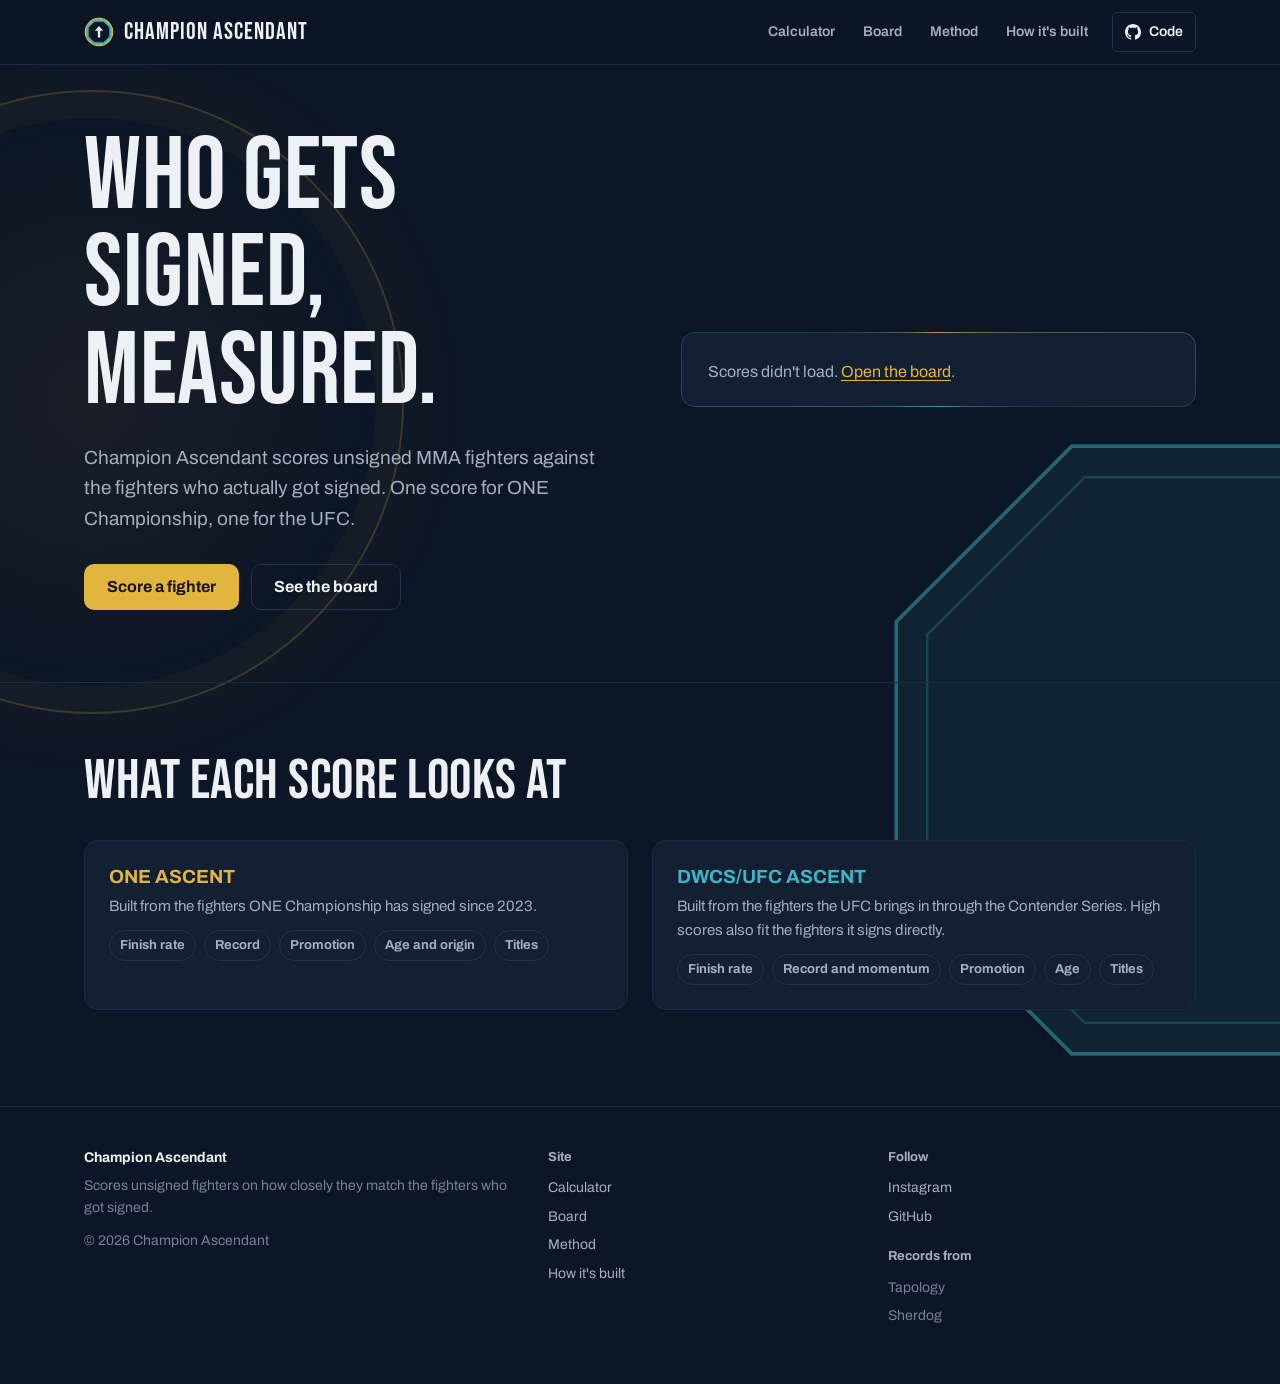
==== commit b570b23b: "Give the calculator its own page so it opens at the top Co-Authored-By: Claude Opus 5.5 <noreply@ant" ====
--- a/templates/index.html
+++ b/templates/index.html
@@ -32,34 +32,14 @@
     .tape .anatomy + .anatomy { margin-top: 18px; }
     .tape-foot { margin-top: 18px; padding-top: 14px; border-top: 1px solid var(--line-soft); font-size: 14px; }
 
-    .calc { display: grid; grid-template-columns: 1fr 1fr; gap: 28px; align-items: start; }
-    .form { background: var(--panel); border: 1px solid var(--line-soft); border-radius: var(--r-lg); padding: 24px; display: grid; gap: 14px; }
-    .row { display: grid; grid-template-columns: repeat(4, 1fr); gap: 10px; }
-    .row.three { grid-template-columns: repeat(3, 1fr); }
-    .row.two { grid-template-columns: 1fr 1fr; }
-    .field label { display: block; font-size: 13px; color: var(--muted); margin-bottom: 5px; font-weight: 600; }
-    .field input, .field select {
-      width: 100%; padding: 10px 12px; font: 600 15px var(--font-body); color: var(--text);
-      background-color: var(--bg); border: 1px solid var(--line); border-radius: var(--r-sm);
-    }
-    .field input:focus, .field select:focus { outline: none; border-color: var(--focus); box-shadow: 0 0 0 3px rgba(244,214,122,0.18); }
-    .form-msg { font-size: 14px; color: var(--neg); min-height: 1.3em; }
-    .results { display: grid; gap: 16px; }
-    .result { background: var(--panel); border: 1px solid var(--line-soft); border-radius: var(--r-lg); padding: 22px; }
-    .result.one { border-top: 3px solid var(--one); }
-    .result.ufc { border-top: 3px solid var(--dwcs); }
-    .result .empty { color: var(--dim); font-size: 15px; }
-
     .factors { display: grid; grid-template-columns: 1fr 1fr; gap: 24px; }
     .factors .panel h3 { margin-bottom: 4px; }
     .factors .panel h3.one { color: var(--one); }
     .factors .panel h3.ufc { color: var(--dwcs); }
     .factors ul { list-style: none; margin-top: 12px; display: flex; flex-wrap: wrap; gap: 8px; }
 
-    @media (max-width: 960px) { .hero .wrap, .calc, .factors { grid-template-columns: 1fr; } }
+    @media (max-width: 960px) { .hero .wrap, .factors { grid-template-columns: 1fr; } }
     @media (max-width: 520px) {
-      .row, .row.three { grid-template-columns: 1fr 1fr; }
-      .row.two { grid-template-columns: 1fr; }
       .tape { padding: 20px 18px; }
       .tape-name, .tape-record { font-size: 32px; }
     }
@@ -74,7 +54,7 @@
       <span class="brand-name">Champion Ascendant</span>
     </a>
     <nav class="nav" aria-label="Main">
-      <a href="/#calculator">Calculator</a>
+      <a href="/calculator">Calculator</a>
       <a href="/both">Board</a>
       <a href="/methodology">Method</a>
       <a href="/build">How it's built</a>
@@ -91,51 +71,13 @@
       <p class="lede">Champion Ascendant scores unsigned MMA fighters against the fighters who actually got signed.
         One score for ONE Championship, one for the UFC.</p>
       <div class="btn-row">
-        <a class="btn btn-primary" href="#calculator">Score a fighter</a>
+        <a class="btn btn-primary" href="/calculator">Score a fighter</a>
         <a class="btn btn-ghost" href="/both">See the board</a>
       </div>
     </div>
     <article class="tape" id="featured" aria-live="polite">
       <noscript><p class="muted">Turn on JavaScript to see scores, or open the <a href="/both">board</a>.</p></noscript>
     </article>
-  </div>
-</section>
-
-<section class="block" id="calculator">
-  <div class="wrap">
-    <div class="block-intro">
-      <h2 class="display">Score a fighter</h2>
-      <p>Enter a pro record. The two scores are separate and shouldn't be compared with each other.</p>
-    </div>
-    <div class="calc">
-      <form class="form" id="calc-form" novalidate>
-        <div class="field">
-          <label for="preset">Or start from a board fighter</label>
-          <select id="preset"><option value="">Choose a fighter…</option></select>
-        </div>
-        <div class="row">
-          <div class="field"><label for="wins">Wins</label><input id="wins" type="number" inputmode="numeric" min="1" max="99" value="8"/></div>
-          <div class="field"><label for="losses">Losses</label><input id="losses" type="number" inputmode="numeric" min="0" max="99" value="1"/></div>
-          <div class="field"><label for="draws">Draws</label><input id="draws" type="number" inputmode="numeric" min="0" max="99" value="0"/></div>
-          <div class="field"><label for="finishes">Finishes</label><input id="finishes" type="number" inputmode="numeric" min="0" max="99" value="6" title="Wins by KO, TKO or submission"/></div>
-        </div>
-        <div class="row three">
-          <div class="field"><label for="age">Age</label><input id="age" type="number" inputmode="numeric" min="16" max="50" value="24"/></div>
-          <div class="field"><label for="title_wins">Title wins</label><input id="title_wins" type="number" inputmode="numeric" min="0" max="30" value="0"/></div>
-          <div class="field"><label for="win_streak">Win streak</label><input id="win_streak" type="number" inputmode="numeric" min="0" max="99" value="5"/></div>
-        </div>
-        <div class="row two">
-          <div class="field"><label for="division">Division</label><select id="division"></select></div>
-          <div class="field"><label for="country">Country</label><select id="country"></select></div>
-        </div>
-        <div class="field"><label for="promotion">Promotion (most recent fight)</label><select id="promotion"></select></div>
-        <p class="form-msg" id="form-msg" role="alert"></p>
-      </form>
-      <div class="results" aria-live="polite">
-        <div class="result one" id="res-one"><p class="empty">ONE ASCENT appears here.</p></div>
-        <div class="result ufc" id="res-ufc"><p class="empty">DWCS/UFC ASCENT appears here.</p></div>
-      </div>
-    </div>
   </div>
 </section>
 
@@ -167,7 +109,7 @@
     </div>
     <div>
       <h4>Site</h4>
-      <ul><li><a href="/#calculator">Calculator</a></li><li><a href="/both">Board</a></li><li><a href="/methodology">Method</a></li><li><a href="/build">How it's built</a></li></ul>
+      <ul><li><a href="/calculator">Calculator</a></li><li><a href="/both">Board</a></li><li><a href="/methodology">Method</a></li><li><a href="/build">How it's built</a></li></ul>
     </div>
     <div>
       <h4>Follow</h4>
@@ -183,42 +125,8 @@
 (function () {
   'use strict';
   var $ = function (id) { return document.getElementById(id); };
-  var FIELDS = ['wins', 'losses', 'draws', 'finishes', 'age', 'title_wins', 'win_streak', 'division', 'country', 'promotion'];
-  var timer, seq = 0, fighters = [], scored = false;
-  function opt(v, label, sel) { return '<option value="' + CA.esc(v) + '"' + (sel ? ' selected' : '') + '>' + CA.esc(label) + '</option>'; }
-
-  function score() {
-    var body = {}; FIELDS.forEach(function (k) { body[k] = $(k).value; });
-    var mine = ++seq;
-    CA.api('/api/score', body).then(function (r) {
-      if (mine !== seq) return;
-      $('form-msg').textContent = '';
-      var first = !scored; scored = true;
-      $('res-one').innerHTML = CA.anatomy(r.one, 'one', { count: first });
-      $('res-ufc').innerHTML = r.ufc ? CA.anatomy(r.ufc, 'ufc', { count: first }) : '<p class="empty">DWCS/UFC ASCENT needs an age.</p>';
-      if (first) CA.countUp($('calculator'));
-    }).catch(function (e) { if (mine === seq) $('form-msg').textContent = e.message; });
-  }
-  function later() { clearTimeout(timer); timer = setTimeout(score, 200); }
-  $('calc-form').addEventListener('input', later);
-  $('calc-form').addEventListener('submit', function (e) { e.preventDefault(); score(); });
-
-  function load(c) { FIELDS.forEach(function (k) { $(k).value = c[k] == null ? '' : c[k]; }); score(); }
-
-  Promise.all([CA.api('/api/options'), CA.api('/api/board')]).then(function (res) {
-    var o = res[0], board = res[1];
-    $('division').innerHTML = o.divisions.map(function (d) { return opt(d.value, d.label, d.value === 'Lightweight'); }).join('');
-    $('country').innerHTML = o.countries.map(function (c) { return opt(c, c, c === 'Brazil'); }).join('') + opt('', 'Other or unknown');
-    $('promotion').innerHTML = o.promotions.map(function (p) { return opt(p.id, p.name, p.id === 'lfa'); }).join('');
-    fighters = board.fighters;
-    $('preset').innerHTML += fighters.map(function (f, i) { return opt(i, f.name + ' (' + f.record + ')'); }).join('');
-    $('preset').addEventListener('change', function () { if (this.value !== '') load(fighters[+this.value].calculator); });
-
-    var wanted = new URLSearchParams(location.search).get('fighter'), loaded = false;
-    fighters.forEach(function (f, i) { if (f.name === wanted) { $('preset').value = i; load(f.calculator); loaded = true; } });
-    if (!loaded) score();
-
-    var f = fighters.filter(function (x) { return x.name === 'Kevin Navarro'; })[0] || fighters[0];
+  CA.api('/api/board').then(function (board) {
+    var f = board.fighters.filter(function (x) { return x.name === 'Kevin Navarro'; })[0] || board.fighters[0];
     $('featured').innerHTML = '<div class="tape-head"><div><div class="tape-name">' + CA.esc(f.name) + '</div>'
       + '<div class="tape-meta">' + CA.esc(f.divisionLabel) + ', ' + CA.esc(f.country) + ', age ' + CA.esc(f.age) + '</div></div>'
       + '<div class="tape-record">' + CA.esc(f.record) + '</div></div>'
@@ -226,7 +134,7 @@
       + '<div class="tape-foot"><a href="/both#' + f.name.toLowerCase().replace(/[^a-z0-9]+/g, '-') + '">See why he scores this way</a></div>';
     CA.countUp($('featured'));
   }).catch(function () {
-    $('form-msg').textContent = 'Scores didn\'t load. Refresh to try again.';
+    $('featured').innerHTML = '<p class="muted">Scores didn\'t load. <a href="/both">Open the board</a>.</p>';
   });
 })();
 </script>
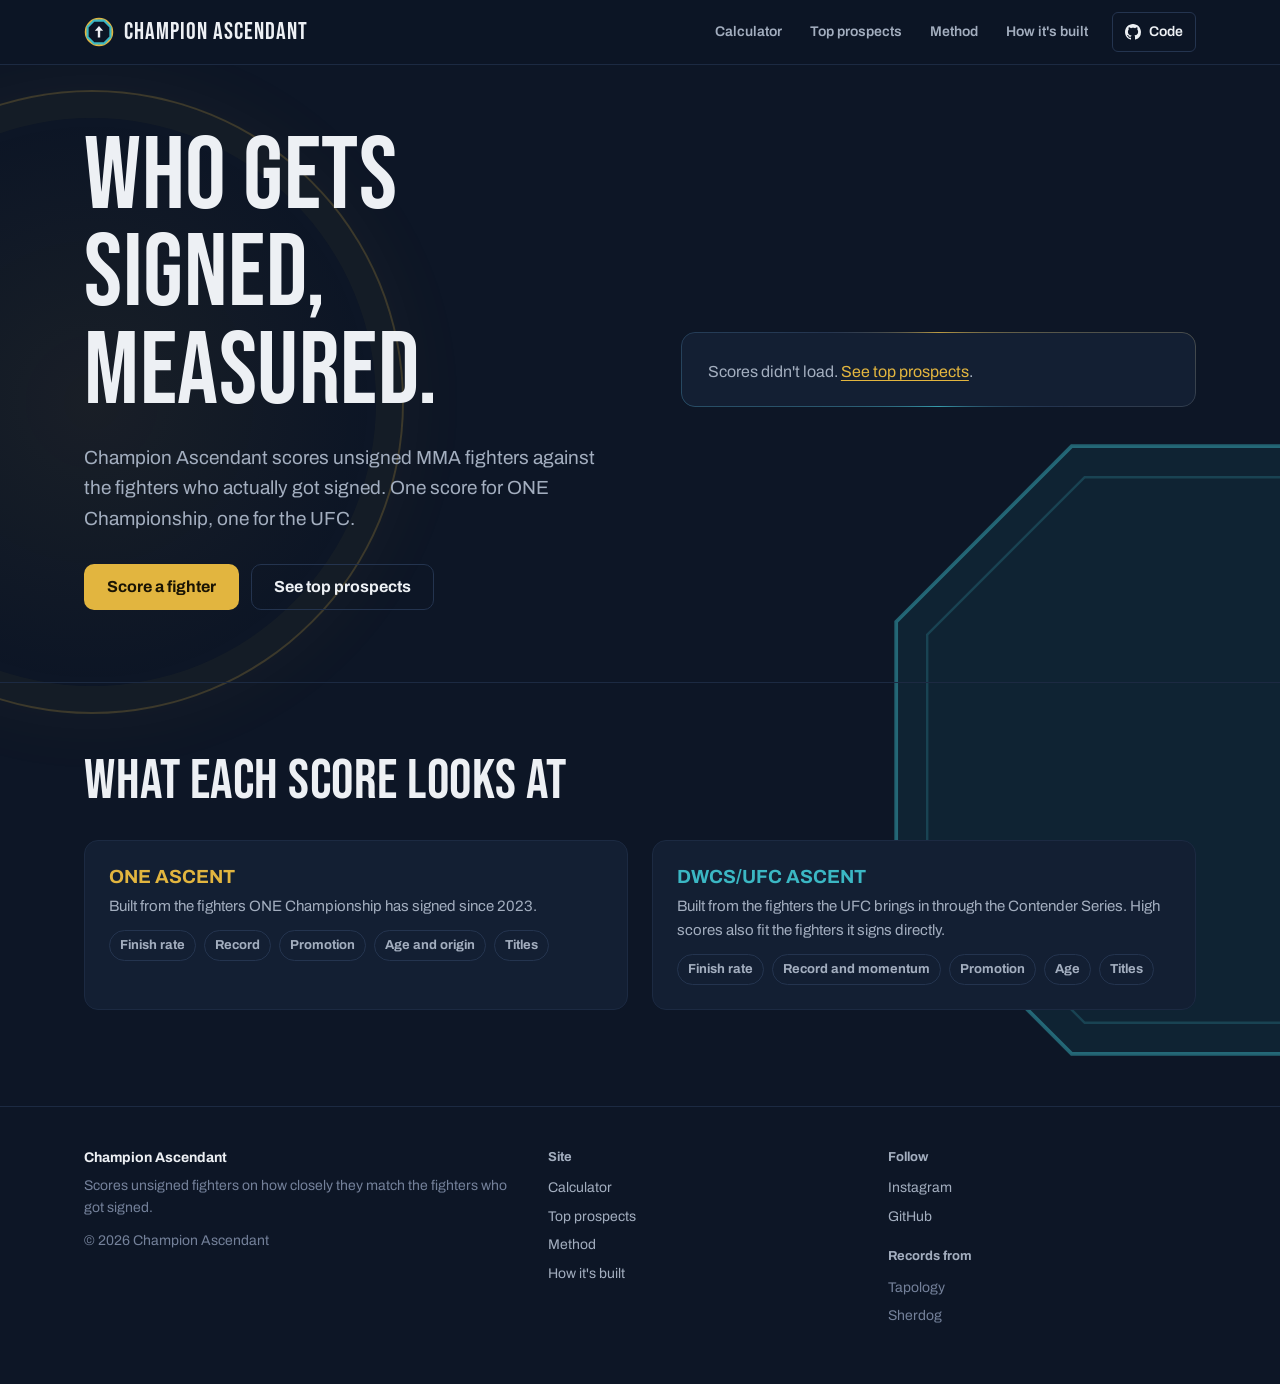
==== commit e4ef1c7b: "Rename Board to Top prospects; fix link previews; harden featured card Co-Authored-By: Claude Opus 5" ====
--- a/templates/index.html
+++ b/templates/index.html
@@ -9,10 +9,16 @@
   <meta property="og:site_name" content="Champion Ascendant"/>
   <meta property="og:title" content="Champion Ascendant — scores for unsigned MMA fighters"/>
   <meta property="og:description" content="Champion Ascendant scores unsigned MMA fighters against the fighters who actually got signed: one score for ONE Championship, one for the UFC."/>
-  <meta property="og:url" content="https://championascendant.com/"/>
-  <meta property="og:image" content="https://championascendant.com/og-card.png"/>
+  <meta property="og:url" content="https://www.championascendant.com/"/>
+  <meta property="og:image" content="https://www.championascendant.com/og-card.png"/>
+  <meta property="og:image:secure_url" content="https://www.championascendant.com/og-card.png"/>
+  <meta property="og:image:type" content="image/png"/>
+  <meta property="og:image:width" content="1200"/>
+  <meta property="og:image:height" content="630"/>
+  <meta property="og:image:alt" content="Champion Ascendant: who gets signed, measured."/>
+  <link rel="canonical" href="https://www.championascendant.com/"/>
   <meta name="twitter:card" content="summary_large_image"/>
-  <meta name="twitter:image" content="https://championascendant.com/og-card.png"/>
+  <meta name="twitter:image" content="https://www.championascendant.com/og-card.png"/>
   <meta name="theme-color" content="#0D1626"/>
   <link rel="icon" href="/static/favicon.svg" type="image/svg+xml"/>
   <link rel="preconnect" href="https://fonts.googleapis.com"/>
@@ -55,7 +61,7 @@
     </a>
     <nav class="nav" aria-label="Main">
       <a href="/calculator">Calculator</a>
-      <a href="/both">Board</a>
+      <a href="/both">Top prospects</a>
       <a href="/methodology">Method</a>
       <a href="/build">How it's built</a>
       <a class="gh" href="https://github.com/Dethrone1/champion-ascendant-demo"><svg viewBox="0 0 16 16" aria-hidden="true" fill="currentColor"><path d="M8 0C3.58 0 0 3.58 0 8c0 3.54 2.29 6.53 5.47 7.59.4.07.55-.17.55-.38 0-.19-.01-.82-.01-1.49-2.01.37-2.53-.49-2.69-.94-.09-.23-.48-.94-.82-1.13-.28-.15-.68-.52-.01-.53.63-.01 1.08.58 1.23.82.72 1.21 1.87.87 2.33.66.07-.52.28-.87.51-1.07-1.78-.2-3.64-.89-3.64-3.95 0-.87.31-1.59.82-2.15-.08-.2-.36-1.02.08-2.12 0 0 .67-.21 2.2.82.64-.18 1.32-.27 2-.27.68 0 1.36.09 2 .27 1.53-1.04 2.2-.82 2.2-.82.44 1.1.16 1.92.08 2.12.51.56.82 1.27.82 2.15 0 3.07-1.87 3.75-3.65 3.95.29.25.54.73.54 1.48 0 1.07-.01 1.93-.01 2.2 0 .21.15.46.55.38A8.013 8.013 0 0016 8c0-4.42-3.58-8-8-8z"/></svg>Code</a>
@@ -72,11 +78,11 @@
         One score for ONE Championship, one for the UFC.</p>
       <div class="btn-row">
         <a class="btn btn-primary" href="/calculator">Score a fighter</a>
-        <a class="btn btn-ghost" href="/both">See the board</a>
+        <a class="btn btn-ghost" href="/both">See top prospects</a>
       </div>
     </div>
     <article class="tape" id="featured" aria-live="polite">
-      <noscript><p class="muted">Turn on JavaScript to see scores, or open the <a href="/both">board</a>.</p></noscript>
+      <noscript><p class="muted">Turn on JavaScript to see scores, or see <a href="/both">top prospects</a>.</p></noscript>
     </article>
   </div>
 </section>
@@ -109,7 +115,7 @@
     </div>
     <div>
       <h4>Site</h4>
-      <ul><li><a href="/calculator">Calculator</a></li><li><a href="/both">Board</a></li><li><a href="/methodology">Method</a></li><li><a href="/build">How it's built</a></li></ul>
+      <ul><li><a href="/calculator">Calculator</a></li><li><a href="/both">Top prospects</a></li><li><a href="/methodology">Method</a></li><li><a href="/build">How it's built</a></li></ul>
     </div>
     <div>
       <h4>Follow</h4>
@@ -134,7 +140,7 @@
       + '<div class="tape-foot"><a href="/both#' + f.name.toLowerCase().replace(/[^a-z0-9]+/g, '-') + '">See why he scores this way</a></div>';
     CA.countUp($('featured'));
   }).catch(function () {
-    $('featured').innerHTML = '<p class="muted">Scores didn\'t load. <a href="/both">Open the board</a>.</p>';
+    $('featured').innerHTML = '<p class="muted">Scores didn\'t load. <a href="/both">See top prospects</a>.</p>';
   });
 })();
 </script>
--- a/static/site.css
+++ b/static/site.css
@@ -292,12 +292,12 @@
 .btn:active { transform: translateY(1px) scale(0.98); }
 
 /* ---------- featured card: slow gold-to-teal border ---------- */
-.tape { position: relative; }
+.tape { position: relative; isolation: isolate; }
 .tape::before {
   content: ""; position: absolute; inset: -1px; border-radius: inherit; padding: 1px; pointer-events: none;
   background: conic-gradient(from var(--angle, 0deg), var(--one), transparent 30%, var(--dwcs) 50%, transparent 80%, var(--one));
   -webkit-mask: linear-gradient(#000 0 0) content-box, linear-gradient(#000 0 0);
-  -webkit-mask-composite: xor; mask-composite: exclude; opacity: 0.8;
+  -webkit-mask-composite: xor; mask-composite: exclude; opacity: 0.8; z-index: -1;
 }
 @property --angle { syntax: "<angle>"; initial-value: 0deg; inherits: false; }
 @media (prefers-reduced-motion: no-preference) {
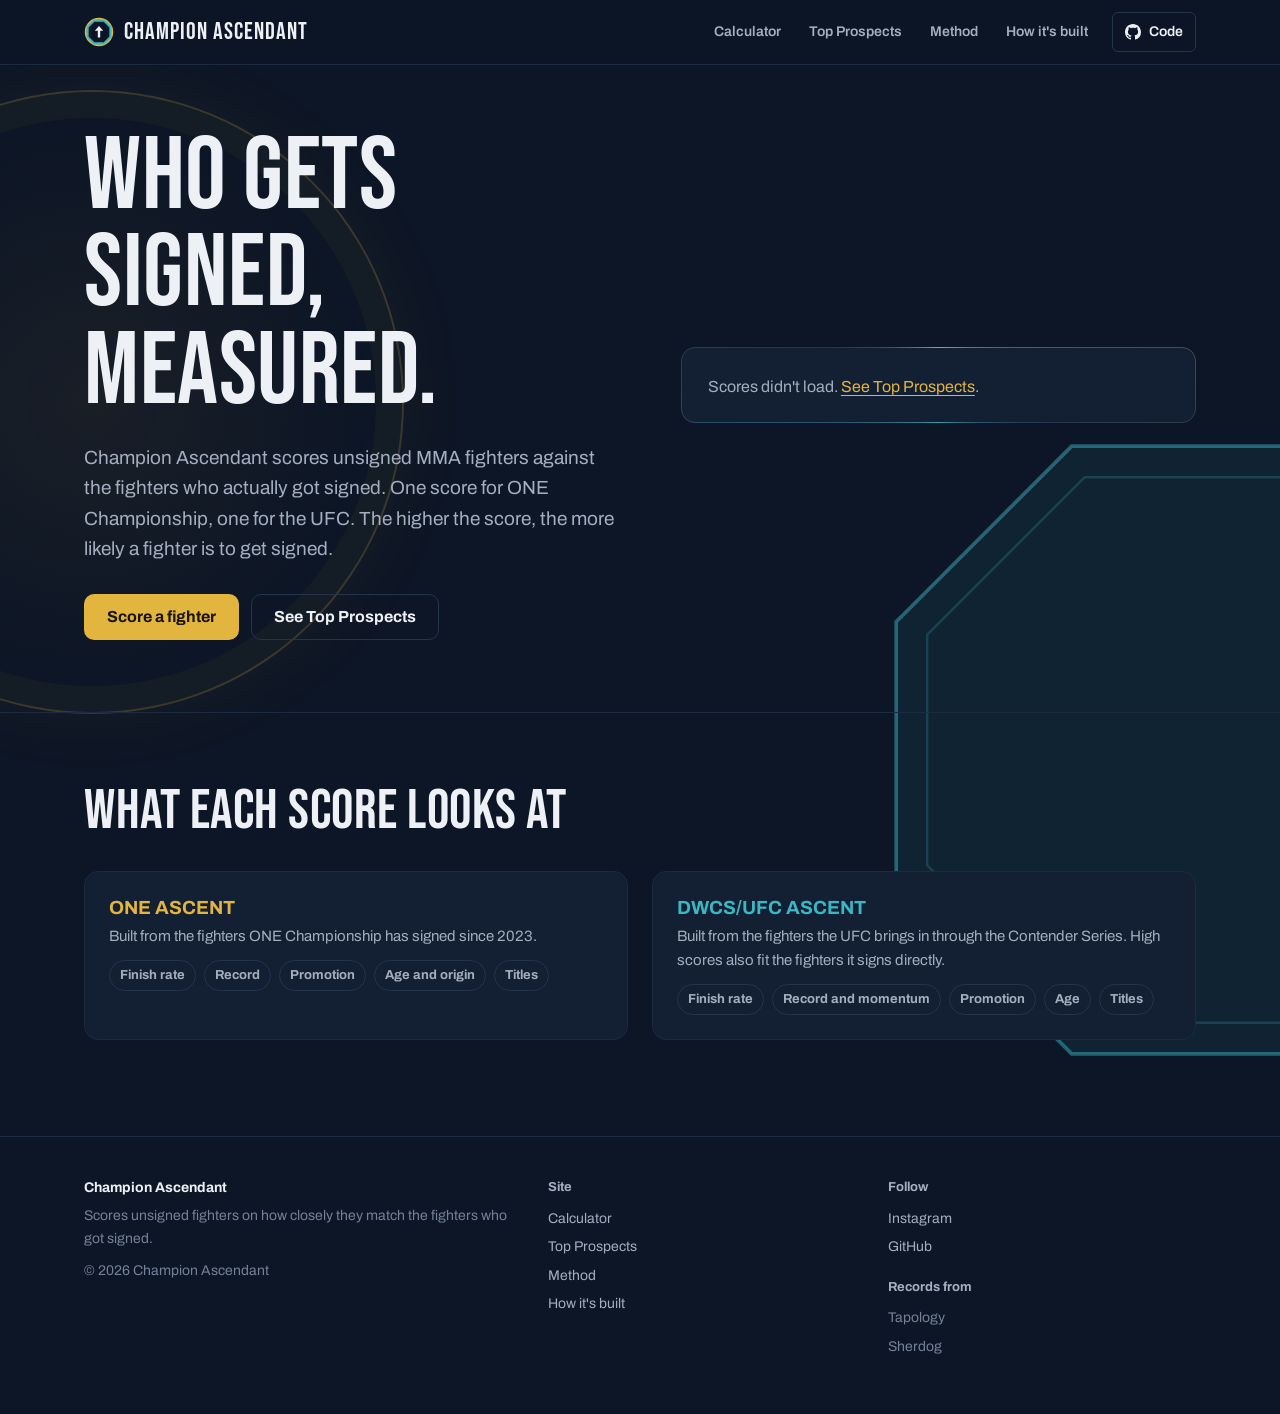
==== commit 664f7c54: "Capitalize Top Prospects; label the featured fighter; explain what a higher score means Co-Authored-" ====
--- a/templates/index.html
+++ b/templates/index.html
@@ -36,6 +36,9 @@
     .tape-meta { font-size: 14px; color: var(--muted); margin-top: 6px; }
     .tape-record { font-family: var(--font-display); font-size: 40px; line-height: 0.95; text-align: right; }
     .tape .anatomy + .anatomy { margin-top: 18px; }
+    .tape-label { display: inline-block; font-size: 12.5px; font-weight: 700; letter-spacing: 0.3px; color: var(--one);
+      border: 1px solid rgba(226, 181, 63, 0.4); border-radius: 999px; padding: 3px 10px; margin-bottom: 14px; text-decoration: none; }
+    .tape-label:hover { background: rgba(226, 181, 63, 0.1); }
     .tape-foot { margin-top: 18px; padding-top: 14px; border-top: 1px solid var(--line-soft); font-size: 14px; }
 
     .factors { display: grid; grid-template-columns: 1fr 1fr; gap: 24px; }
@@ -61,7 +64,7 @@
     </a>
     <nav class="nav" aria-label="Main">
       <a href="/calculator">Calculator</a>
-      <a href="/both">Top prospects</a>
+      <a href="/both">Top Prospects</a>
       <a href="/methodology">Method</a>
       <a href="/build">How it's built</a>
       <a class="gh" href="https://github.com/Dethrone1/champion-ascendant-demo"><svg viewBox="0 0 16 16" aria-hidden="true" fill="currentColor"><path d="M8 0C3.58 0 0 3.58 0 8c0 3.54 2.29 6.53 5.47 7.59.4.07.55-.17.55-.38 0-.19-.01-.82-.01-1.49-2.01.37-2.53-.49-2.69-.94-.09-.23-.48-.94-.82-1.13-.28-.15-.68-.52-.01-.53.63-.01 1.08.58 1.23.82.72 1.21 1.87.87 2.33.66.07-.52.28-.87.51-1.07-1.78-.2-3.64-.89-3.64-3.95 0-.87.31-1.59.82-2.15-.08-.2-.36-1.02.08-2.12 0 0 .67-.21 2.2.82.64-.18 1.32-.27 2-.27.68 0 1.36.09 2 .27 1.53-1.04 2.2-.82 2.2-.82.44 1.1.16 1.92.08 2.12.51.56.82 1.27.82 2.15 0 3.07-1.87 3.75-3.65 3.95.29.25.54.73.54 1.48 0 1.07-.01 1.93-.01 2.2 0 .21.15.46.55.38A8.013 8.013 0 0016 8c0-4.42-3.58-8-8-8z"/></svg>Code</a>
@@ -75,14 +78,14 @@
     <div>
       <h1 class="display">Who gets signed, measured.</h1>
       <p class="lede">Champion Ascendant scores unsigned MMA fighters against the fighters who actually got signed.
-        One score for ONE Championship, one for the UFC.</p>
+        One score for ONE Championship, one for the UFC. The higher the score, the more likely a fighter is to get signed.</p>
       <div class="btn-row">
         <a class="btn btn-primary" href="/calculator">Score a fighter</a>
-        <a class="btn btn-ghost" href="/both">See top prospects</a>
+        <a class="btn btn-ghost" href="/both">See Top Prospects</a>
       </div>
     </div>
     <article class="tape" id="featured" aria-live="polite">
-      <noscript><p class="muted">Turn on JavaScript to see scores, or see <a href="/both">top prospects</a>.</p></noscript>
+      <noscript><p class="muted">Turn on JavaScript to see scores, or see <a href="/both">Top Prospects</a>.</p></noscript>
     </article>
   </div>
 </section>
@@ -115,7 +118,7 @@
     </div>
     <div>
       <h4>Site</h4>
-      <ul><li><a href="/calculator">Calculator</a></li><li><a href="/both">Top prospects</a></li><li><a href="/methodology">Method</a></li><li><a href="/build">How it's built</a></li></ul>
+      <ul><li><a href="/calculator">Calculator</a></li><li><a href="/both">Top Prospects</a></li><li><a href="/methodology">Method</a></li><li><a href="/build">How it's built</a></li></ul>
     </div>
     <div>
       <h4>Follow</h4>
@@ -133,14 +136,15 @@
   var $ = function (id) { return document.getElementById(id); };
   CA.api('/api/board').then(function (board) {
     var f = board.fighters.filter(function (x) { return x.name === 'Kevin Navarro'; })[0] || board.fighters[0];
-    $('featured').innerHTML = '<div class="tape-head"><div><div class="tape-name">' + CA.esc(f.name) + '</div>'
+    $('featured').innerHTML = '<a class="tape-label" href="/both">Top Prospect</a>'
+      + '<div class="tape-head"><div><div class="tape-name">' + CA.esc(f.name) + '</div>'
       + '<div class="tape-meta">' + CA.esc(f.divisionLabel) + ', ' + CA.esc(f.country) + ', age ' + CA.esc(f.age) + '</div></div>'
       + '<div class="tape-record">' + CA.esc(f.record) + '</div></div>'
       + CA.anatomy(f.one, 'one', { legend: false, animate: true, count: true }) + CA.anatomy(f.ufc, 'ufc', { legend: false, animate: true, count: true })
       + '<div class="tape-foot"><a href="/both#' + f.name.toLowerCase().replace(/[^a-z0-9]+/g, '-') + '">See why he scores this way</a></div>';
     CA.countUp($('featured'));
   }).catch(function () {
-    $('featured').innerHTML = '<p class="muted">Scores didn\'t load. <a href="/both">See top prospects</a>.</p>';
+    $('featured').innerHTML = '<p class="muted">Scores didn\'t load. <a href="/both">See Top Prospects</a>.</p>';
   });
 })();
 </script>
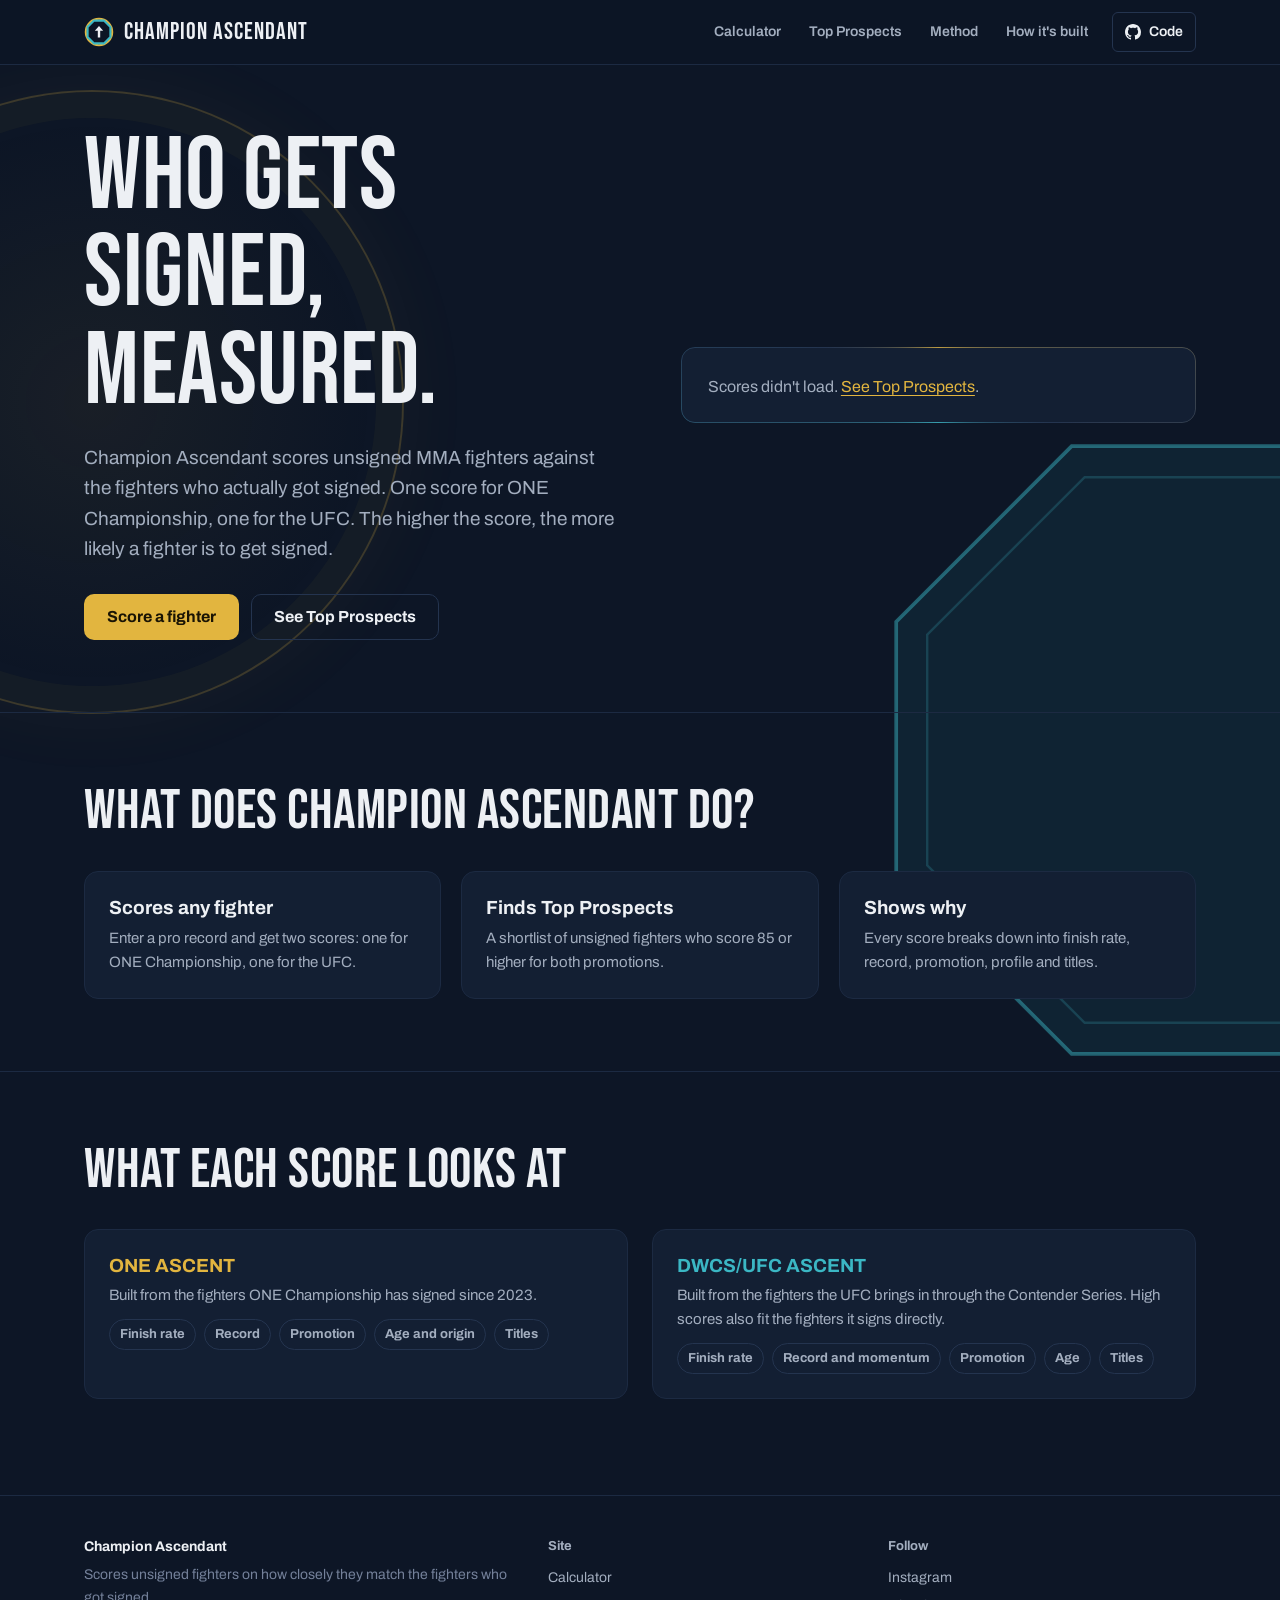
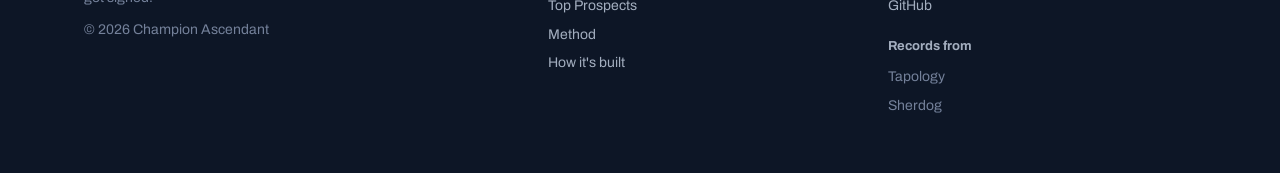
==== commit 55e9043e: "Homepage: add 'What does Champion Ascendant do?' section Co-Authored-By: Claude Opus 5.5 <noreply@an" ====
--- a/templates/index.html
+++ b/templates/index.html
@@ -41,6 +41,9 @@
     .tape-label:hover { background: rgba(226, 181, 63, 0.1); }
     .tape-foot { margin-top: 18px; padding-top: 14px; border-top: 1px solid var(--line-soft); font-size: 14px; }
 
+    .does .panel { display: block; color: inherit; text-decoration: none; transition: border-color 0.2s, transform 0.2s; }
+    .does .panel:hover { border-color: var(--one); transform: translateY(-2px); }
+    .does .panel h3 { color: var(--text); }
     .factors { display: grid; grid-template-columns: 1fr 1fr; gap: 24px; }
     .factors .panel h3 { margin-bottom: 4px; }
     .factors .panel h3.one { color: var(--one); }
@@ -87,6 +90,26 @@
     <article class="tape" id="featured" aria-live="polite">
       <noscript><p class="muted">Turn on JavaScript to see scores, or see <a href="/both">Top Prospects</a>.</p></noscript>
     </article>
+  </div>
+</section>
+
+<section class="block">
+  <div class="wrap">
+    <div class="block-intro"><h2 class="display">What does Champion Ascendant do?</h2></div>
+    <div class="grid-3 does">
+      <a class="panel" href="/calculator">
+        <h3>Scores any fighter</h3>
+        <p>Enter a pro record and get two scores: one for ONE Championship, one for the UFC.</p>
+      </a>
+      <a class="panel" href="/both">
+        <h3>Finds Top Prospects</h3>
+        <p>A shortlist of unsigned fighters who score 85 or higher for both promotions.</p>
+      </a>
+      <a class="panel" href="/methodology">
+        <h3>Shows why</h3>
+        <p>Every score breaks down into finish rate, record, promotion, profile and titles.</p>
+      </a>
+    </div>
   </div>
 </section>
 
